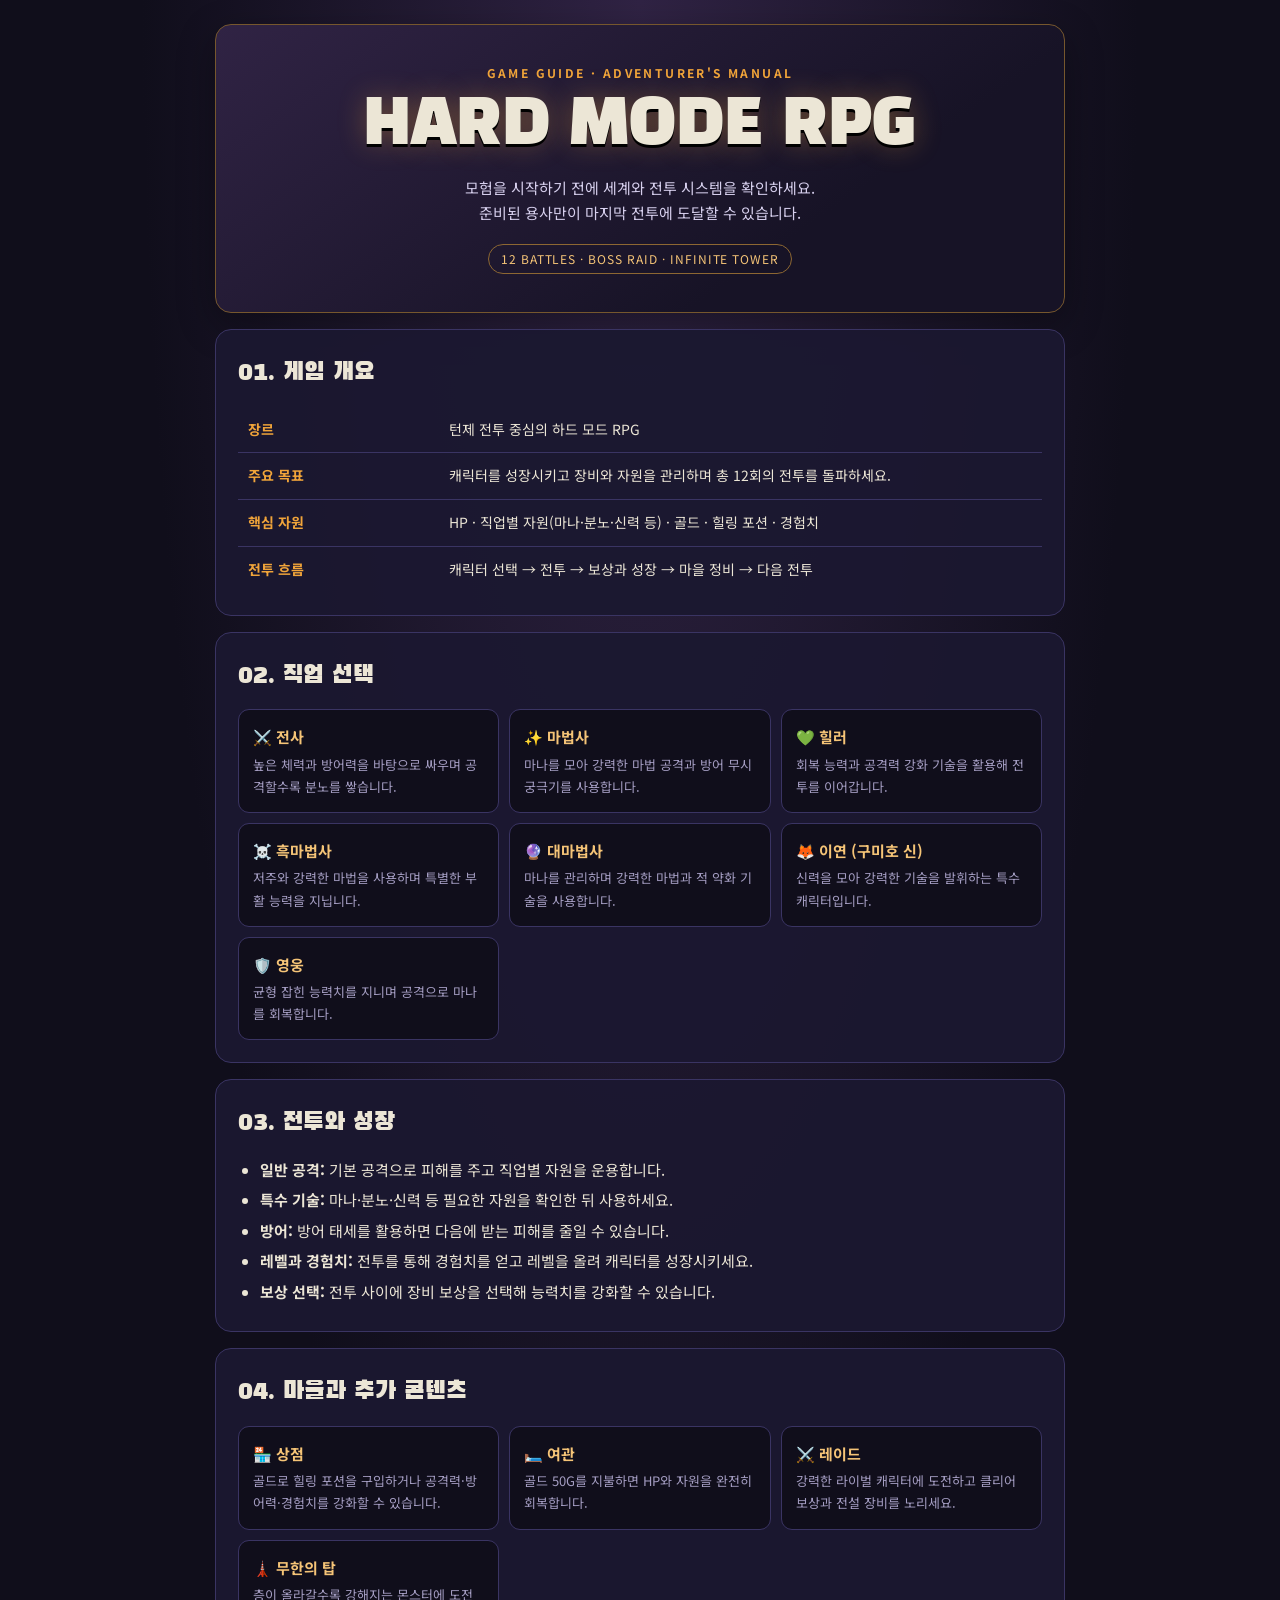
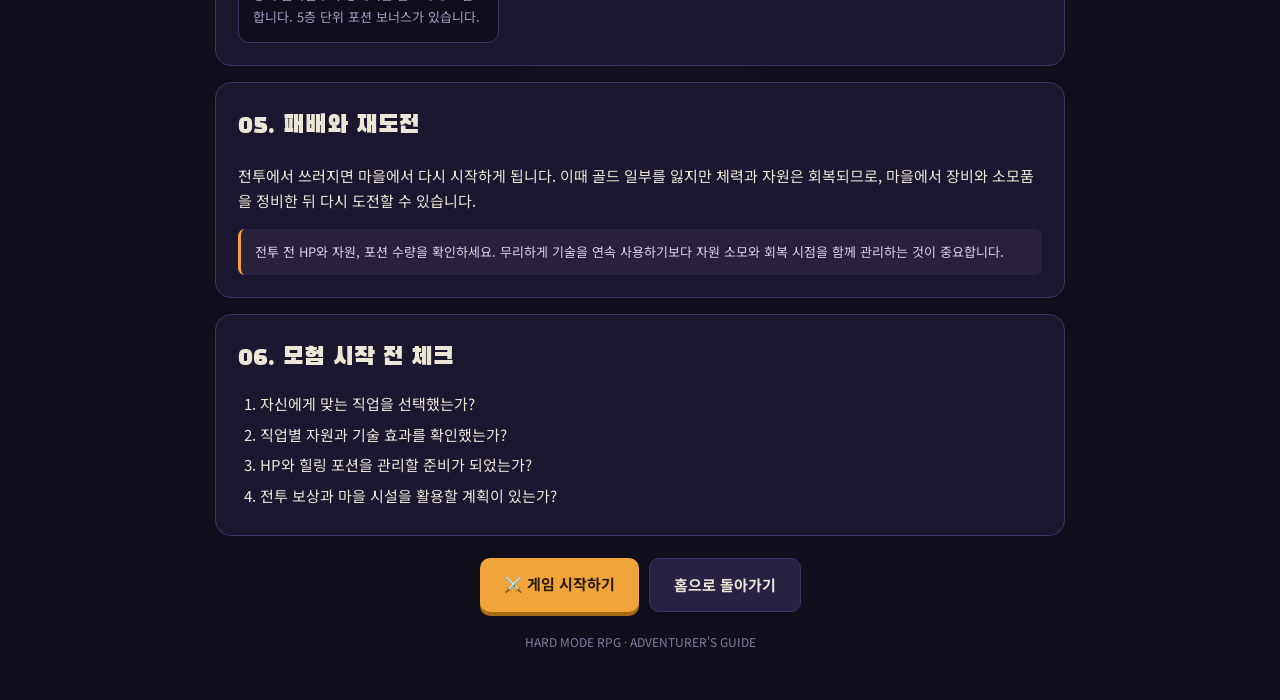
==== docs/games/guide.html @ 5f527bdc "하드 모드 RPG 게임 안내 페이지 추가" ====
<!doctype html>
<html lang="ko">
<head>
<meta charset="utf-8">
<meta name="viewport" content="width=device-width,initial-scale=1">
<meta name="theme-color" content="#100e1b">
<title>하드 모드 RPG | 게임 안내</title>
<link rel="preconnect" href="https://fonts.googleapis.com">
<link rel="preconnect" href="https://fonts.gstatic.com" crossorigin>
<link href="https://fonts.googleapis.com/css2?family=Black+Han+Sans&family=Noto+Sans+KR:wght@400;500;700&display=swap" rel="stylesheet">
<style>
:root{color-scheme:dark;--bg:#100e1b;--surface:#1b1830;--surface2:#272243;--line:#3a3463;--fg:#ece6d6;--muted:#a49dc2;--ember:#f0a43a;--red:#e0533f}
*{box-sizing:border-box}body{margin:0;padding:24px 16px 48px;background:radial-gradient(ellipse at 50% 0%,#302344 0%,var(--bg) 55%);color:var(--fg);font:15px/1.7 "Noto Sans KR",sans-serif}
main{max-width:850px;margin:auto;display:grid;gap:16px}.hero,.panel{background:rgba(27,24,48,.94);border:1px solid var(--line);border-radius:16px;padding:22px}
.hero{text-align:center;padding:38px 22px;background:linear-gradient(145deg,#302344,#171326 70%);border-color:#76572d;box-shadow:0 12px 38px #0005}
.eyebrow{margin:0 0 8px;color:var(--ember);font-size:12px;font-weight:700;letter-spacing:.2em}
h1,h2{font-family:"Black Han Sans",sans-serif;font-weight:400;margin:0}h1{font-size:clamp(38px,8vw,62px);line-height:1.15;text-shadow:0 3px 0 #000,0 0 28px #f0a43a55}h2{font-size:25px;margin-bottom:12px}
.lead{color:#d7d0ee;margin:12px auto 0;max-width:55ch}.tag{display:inline-block;margin-top:18px;padding:4px 12px;border:1px solid #8d6732;border-radius:999px;color:#f5c477;font-size:12px;letter-spacing:.08em}
table{width:100%;border-collapse:collapse;font-size:14px}th,td{text-align:left;padding:11px 10px;border-bottom:1px solid var(--line);vertical-align:top}th{color:var(--ember);width:25%;font-weight:700}tr:last-child td,tr:last-child th{border-bottom:0}
.grid{display:grid;grid-template-columns:repeat(auto-fit,minmax(220px,1fr));gap:10px}.card{padding:14px;background:#100e1b;border:1px solid var(--line);border-radius:11px}.card b{display:block;color:#f5c477;margin-bottom:4px}.card p{margin:0;color:var(--muted);font-size:13px}
ol,ul{margin:8px 0 0;padding-left:22px}li{margin:5px 0}.note{padding:12px 14px;border-left:3px solid var(--ember);background:#29213a;border-radius:7px;color:#d9d1e9;font-size:13px}
.actions{display:flex;flex-wrap:wrap;justify-content:center;gap:10px;margin-top:6px}.btn{display:inline-block;text-decoration:none;text-align:center;padding:13px 24px;border-radius:10px;font-weight:700}.primary{background:var(--ember);color:#2a1a04;box-shadow:0 4px 0 #a86a14}.secondary{border:1px solid var(--line);background:var(--surface2);color:var(--fg)}
footer{text-align:center;color:#827b9d;font-size:12px;padding-top:4px}
@media(max-width:520px){.hero,.panel{padding:18px}th{width:31%}td,th{padding:9px 7px}}
</style>
</head>
<body>
<main>
<header class="hero">
<p class="eyebrow">GAME GUIDE · ADVENTURER'S MANUAL</p>
<h1>HARD MODE RPG</h1>
<p class="lead">모험을 시작하기 전에 세계와 전투 시스템을 확인하세요.<br>준비된 용사만이 마지막 전투에 도달할 수 있습니다.</p>
<span class="tag">12 BATTLES · BOSS RAID · INFINITE TOWER</span>
</header>

<section class="panel">
<h2>01. 게임 개요</h2>
<table>
<tr><th>장르</th><td>턴제 전투 중심의 하드 모드 RPG</td></tr>
<tr><th>주요 목표</th><td>캐릭터를 성장시키고 장비와 자원을 관리하며 총 12회의 전투를 돌파하세요.</td></tr>
<tr><th>핵심 자원</th><td>HP · 직업별 자원(마나·분노·신력 등) · 골드 · 힐링 포션 · 경험치</td></tr>
<tr><th>전투 흐름</th><td>캐릭터 선택 → 전투 → 보상과 성장 → 마을 정비 → 다음 전투</td></tr>
</table>
</section>

<section class="panel">
<h2>02. 직업 선택</h2>
<div class="grid">
<div class="card"><b>⚔️ 전사</b><p>높은 체력과 방어력을 바탕으로 싸우며 공격할수록 분노를 쌓습니다.</p></div>
<div class="card"><b>✨ 마법사</b><p>마나를 모아 강력한 마법 공격과 방어 무시 궁극기를 사용합니다.</p></div>
<div class="card"><b>💚 힐러</b><p>회복 능력과 공격력 강화 기술을 활용해 전투를 이어갑니다.</p></div>
<div class="card"><b>☠️ 흑마법사</b><p>저주와 강력한 마법을 사용하며 특별한 부활 능력을 지닙니다.</p></div>
<div class="card"><b>🔮 대마법사</b><p>마나를 관리하며 강력한 마법과 적 약화 기술을 사용합니다.</p></div>
<div class="card"><b>🦊 이연 (구미호 신)</b><p>신력을 모아 강력한 기술을 발휘하는 특수 캐릭터입니다.</p></div>
<div class="card"><b>🛡️ 영웅</b><p>균형 잡힌 능력치를 지니며 공격으로 마나를 회복합니다.</p></div>
</div>
</section>

<section class="panel">
<h2>03. 전투와 성장</h2>
<ul>
<li><b>일반 공격:</b> 기본 공격으로 피해를 주고 직업별 자원을 운용합니다.</li>
<li><b>특수 기술:</b> 마나·분노·신력 등 필요한 자원을 확인한 뒤 사용하세요.</li>
<li><b>방어:</b> 방어 태세를 활용하면 다음에 받는 피해를 줄일 수 있습니다.</li>
<li><b>레벨과 경험치:</b> 전투를 통해 경험치를 얻고 레벨을 올려 캐릭터를 성장시키세요.</li>
<li><b>보상 선택:</b> 전투 사이에 장비 보상을 선택해 능력치를 강화할 수 있습니다.</li>
</ul>
</section>

<section class="panel">
<h2>04. 마을과 추가 콘텐츠</h2>
<div class="grid">
<div class="card"><b>🏪 상점</b><p>골드로 힐링 포션을 구입하거나 공격력·방어력·경험치를 강화할 수 있습니다.</p></div>
<div class="card"><b>🛏️ 여관</b><p>골드 50G를 지불하면 HP와 자원을 완전히 회복합니다.</p></div>
<div class="card"><b>⚔️ 레이드</b><p>강력한 라이벌 캐릭터에 도전하고 클리어 보상과 전설 장비를 노리세요.</p></div>
<div class="card"><b>🗼 무한의 탑</b><p>층이 올라갈수록 강해지는 몬스터에 도전합니다. 5층 단위 포션 보너스가 있습니다.</p></div>
</div>
</section>

<section class="panel">
<h2>05. 패배와 재도전</h2>
<p>전투에서 쓰러지면 마을에서 다시 시작하게 됩니다. 이때 골드 일부를 잃지만 체력과 자원은 회복되므로, 마을에서 장비와 소모품을 정비한 뒤 다시 도전할 수 있습니다.</p>
<div class="note">전투 전 HP와 자원, 포션 수량을 확인하세요. 무리하게 기술을 연속 사용하기보다 자원 소모와 회복 시점을 함께 관리하는 것이 중요합니다.</div>
</section>

<section class="panel">
<h2>06. 모험 시작 전 체크</h2>
<ol>
<li>자신에게 맞는 직업을 선택했는가?</li>
<li>직업별 자원과 기술 효과를 확인했는가?</li>
<li>HP와 힐링 포션을 관리할 준비가 되었는가?</li>
<li>전투 보상과 마을 시설을 활용할 계획이 있는가?</li>
</ol>
</section>

<div class="actions">
<a class="btn primary" href="./index.html">⚔️ 게임 시작하기</a>
<a class="btn secondary" href="/">홈으로 돌아가기</a>
</div>
<footer>HARD MODE RPG · ADVENTURER'S GUIDE</footer>
</main>
</body>
</html>
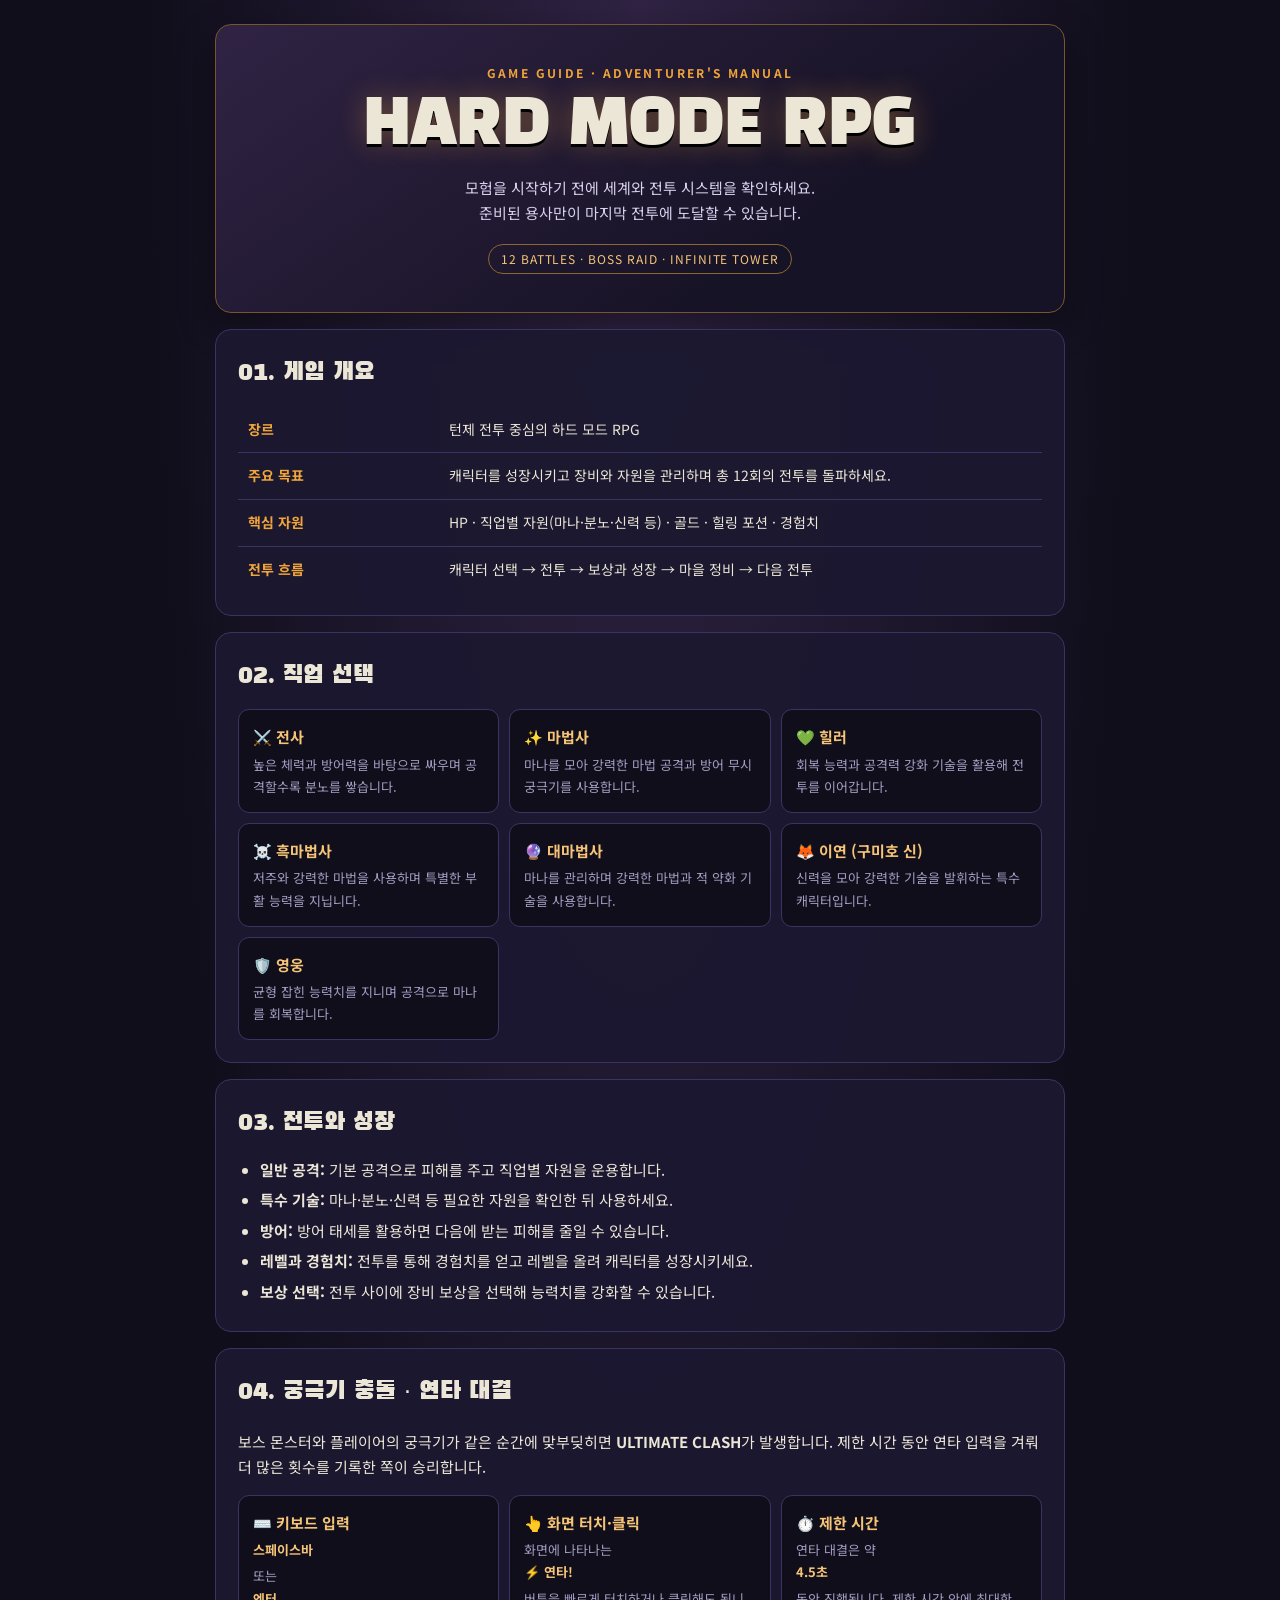
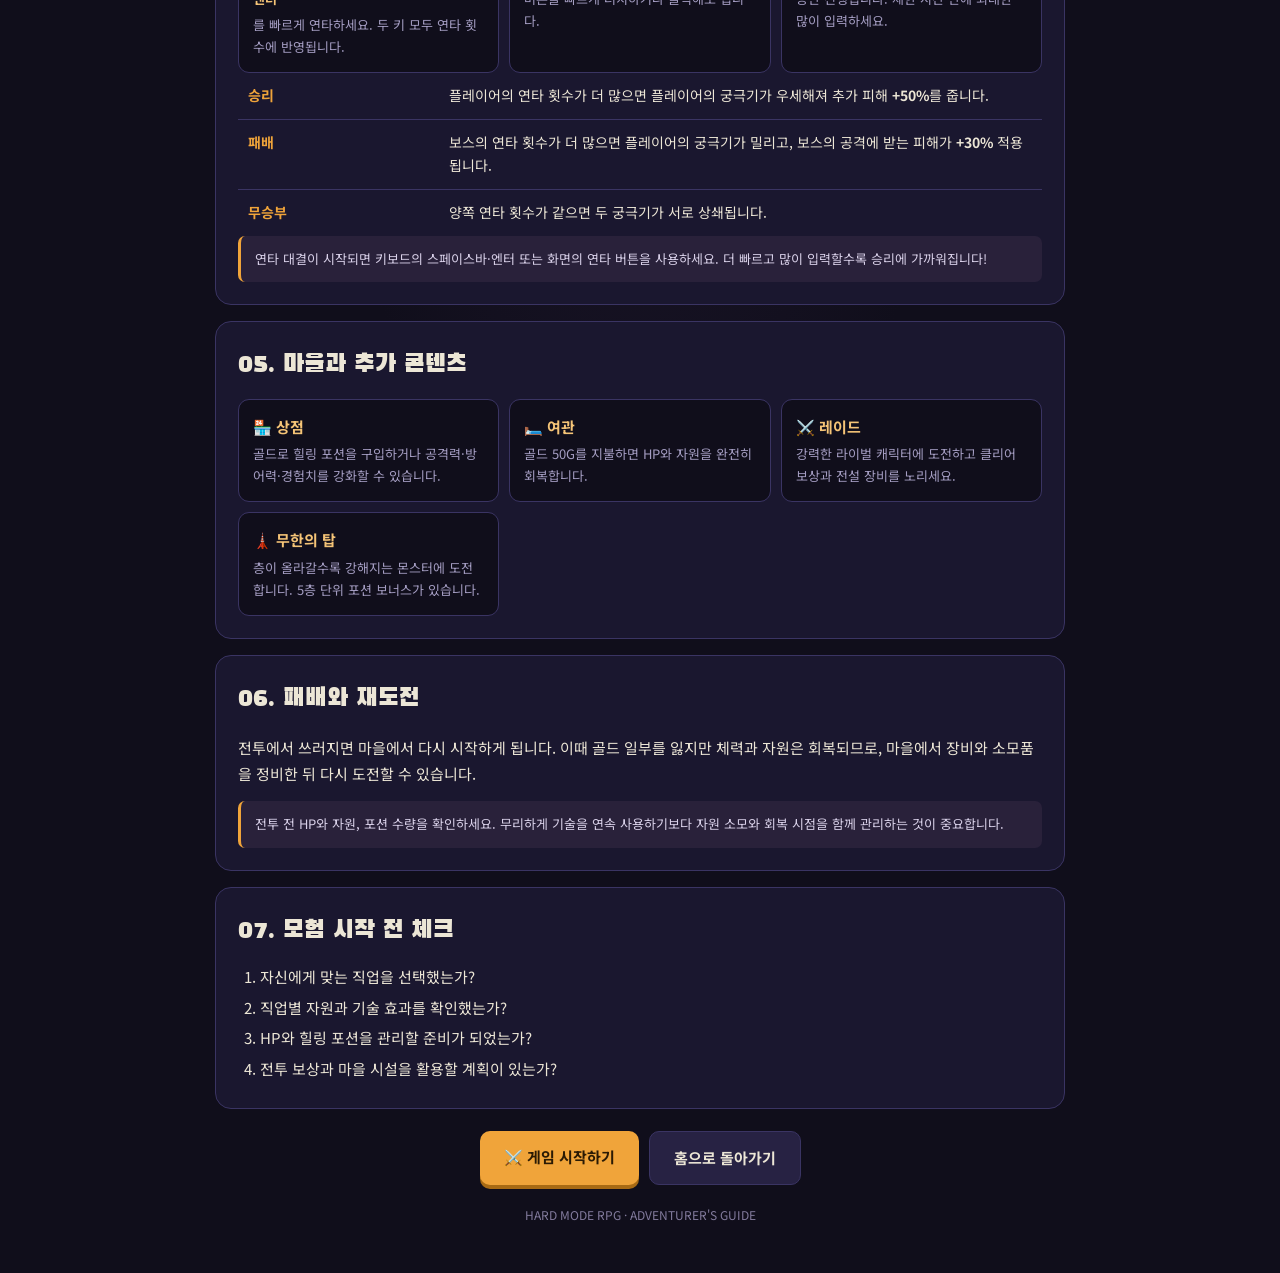
==== commit 871e787c: "Add ultimate clash rapid-tap instructions to game guide" ====
--- a/docs/games/guide.html
+++ b/docs/games/guide.html
@@ -68,7 +68,23 @@
 </section>
 
 <section class="panel">
-<h2>04. 마을과 추가 콘텐츠</h2>
+<h2>04. 궁극기 충돌 · 연타 대결</h2>
+<p>보스 몬스터와 플레이어의 궁극기가 같은 순간에 맞부딪히면 <b>ULTIMATE CLASH</b>가 발생합니다. 제한 시간 동안 연타 입력을 겨뤄 더 많은 횟수를 기록한 쪽이 승리합니다.</p>
+<div class="grid">
+<div class="card"><b>⌨️ 키보드 입력</b><p><b>스페이스바</b> 또는 <b>엔터</b>를 빠르게 연타하세요. 두 키 모두 연타 횟수에 반영됩니다.</p></div>
+<div class="card"><b>👆 화면 터치·클릭</b><p>화면에 나타나는 <b>⚡ 연타!</b> 버튼을 빠르게 터치하거나 클릭해도 됩니다.</p></div>
+<div class="card"><b>⏱️ 제한 시간</b><p>연타 대결은 약 <b>4.5초</b> 동안 진행됩니다. 제한 시간 안에 최대한 많이 입력하세요.</p></div>
+</div>
+<table>
+<tr><th>승리</th><td>플레이어의 연타 횟수가 더 많으면 플레이어의 궁극기가 우세해져 추가 피해 <b>+50%</b>를 줍니다.</td></tr>
+<tr><th>패배</th><td>보스의 연타 횟수가 더 많으면 플레이어의 궁극기가 밀리고, 보스의 공격에 받는 피해가 <b>+30%</b> 적용됩니다.</td></tr>
+<tr><th>무승부</th><td>양쪽 연타 횟수가 같으면 두 궁극기가 서로 상쇄됩니다.</td></tr>
+</table>
+<div class="note">연타 대결이 시작되면 키보드의 스페이스바·엔터 또는 화면의 연타 버튼을 사용하세요. 더 빠르고 많이 입력할수록 승리에 가까워집니다!</div>
+</section>
+
+<section class="panel">
+<h2>05. 마을과 추가 콘텐츠</h2>
 <div class="grid">
 <div class="card"><b>🏪 상점</b><p>골드로 힐링 포션을 구입하거나 공격력·방어력·경험치를 강화할 수 있습니다.</p></div>
 <div class="card"><b>🛏️ 여관</b><p>골드 50G를 지불하면 HP와 자원을 완전히 회복합니다.</p></div>
@@ -78,13 +94,13 @@
 </section>
 
 <section class="panel">
-<h2>05. 패배와 재도전</h2>
+<h2>06. 패배와 재도전</h2>
 <p>전투에서 쓰러지면 마을에서 다시 시작하게 됩니다. 이때 골드 일부를 잃지만 체력과 자원은 회복되므로, 마을에서 장비와 소모품을 정비한 뒤 다시 도전할 수 있습니다.</p>
 <div class="note">전투 전 HP와 자원, 포션 수량을 확인하세요. 무리하게 기술을 연속 사용하기보다 자원 소모와 회복 시점을 함께 관리하는 것이 중요합니다.</div>
 </section>
 
 <section class="panel">
-<h2>06. 모험 시작 전 체크</h2>
+<h2>07. 모험 시작 전 체크</h2>
 <ol>
 <li>자신에게 맞는 직업을 선택했는가?</li>
 <li>직업별 자원과 기술 효과를 확인했는가?</li>
